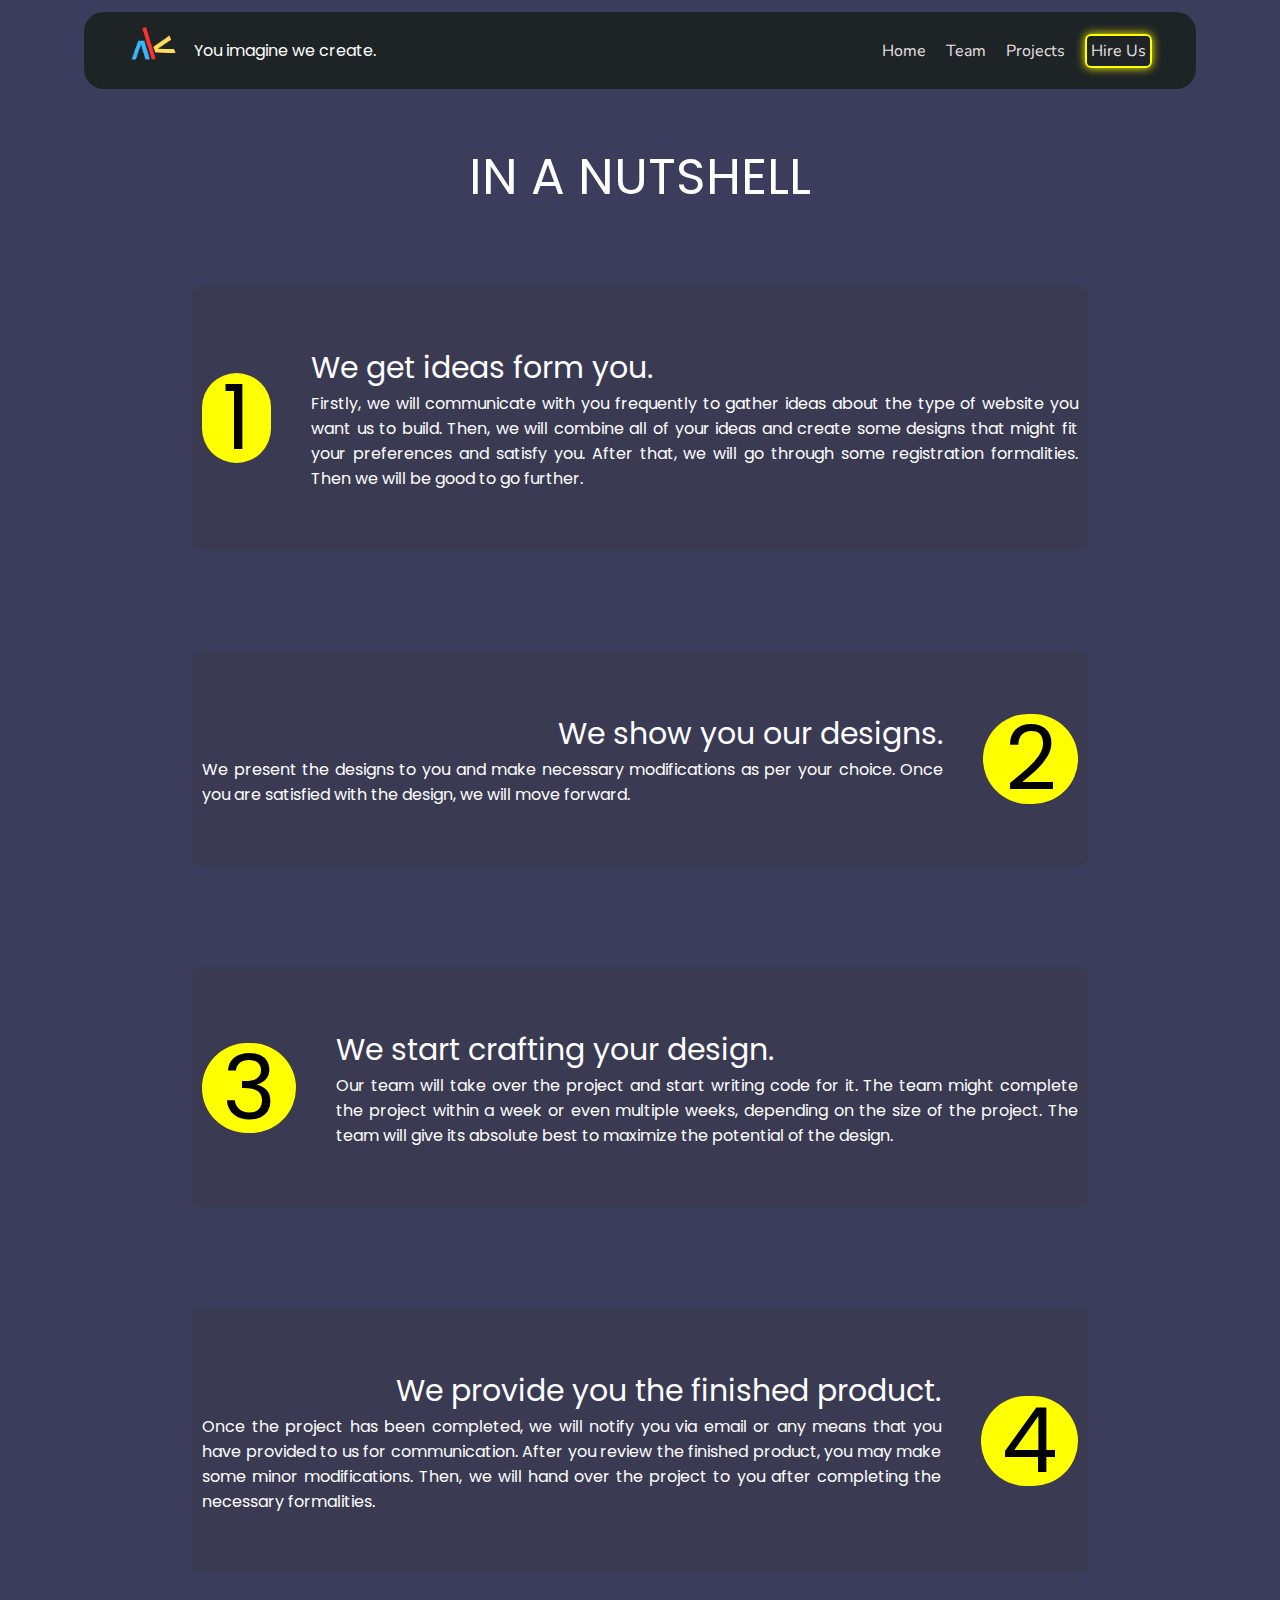
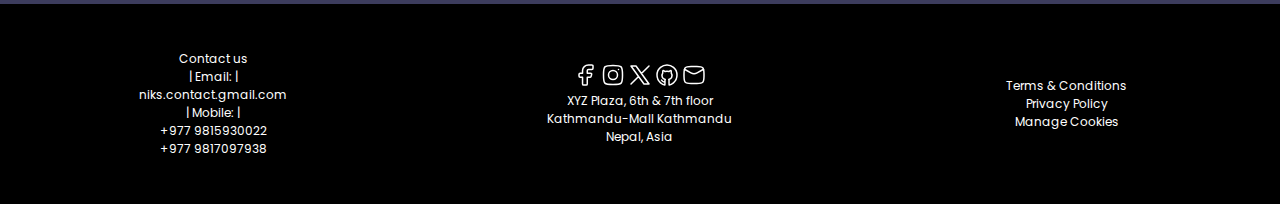
==== hire.html @ 17c5c802 "Add files via upload" ====
<!DOCTYPE html>
<html lang="en">

<head>
    <meta charset="UTF-8">
    <meta name="viewport" content="width=device-width, initial-scale=1.0">
    <title>Hire Us</title>
    <link rel="shortcut icon" href="Images/logo.png" type="image/x-icon">
    <link rel="stylesheet" href="hire.css">
    <link rel="stylesheet" href="style.css">
</head>

<body>
    <nav>
        <div class="logo">
            <div>
                <img src="Images/logo.png" alt="NIK's">
            </div>
            <div>
                You imagine we create.
            </div>
        </div>
        <div class="nav-icons">
            <ul>
                <li><a href="index.html">Home</a></li>
                <li><a href="team.html">Team</a></li>
                <li><a href="projects.html">Projects</a></li>
                <li class="highlight"><a href="hire.html">Hire Us</a></li>
            </ul>
        </div>

        <div class="mobile_icons_responsive">
            <ul>
                <li id="home_mbl" onclick="showContent(1)"><svg xmlns="http://www.w3.org/2000/svg" width="24"
                        height="24" viewBox="0 0 24 24" fill="none">
                        <path d="M12 17H12.009" stroke="#ffffff" stroke-width="1.5" stroke-linecap="round"
                            stroke-linejoin="round" />
                        <path
                            d="M20 8.5V13.5C20 17.2712 20 19.1569 18.8284 20.3284C17.6569 21.5 15.7712 21.5 12 21.5C8.22876 21.5 6.34315 21.5 5.17157 20.3284C4 19.1569 4 17.2712 4 13.5V8.5"
                            stroke="#ffffff" stroke-width="1.5" />
                        <path
                            d="M22 10.5L17.6569 6.33548C14.9902 3.77849 13.6569 2.5 12 2.5C10.3431 2.5 9.00981 3.77849 6.34315 6.33548L2 10.5"
                            stroke="#ffffff" stroke-width="1.5" stroke-linecap="round" />
                    </svg>
                    <p id="content1" class="content">Home</p>
                </li>
                <li id="projects_mbl" onclick="showContent(3)"><svg xmlns="http://www.w3.org/2000/svg" width="24"
                        height="24" viewBox="0 0 24 24" fill="none">
                        <path
                            d="M10 12.3333C10 12.0233 10 11.8683 10.0341 11.7412C10.1265 11.3961 10.3961 11.1265 10.7412 11.0341C10.8683 11 11.0233 11 11.3333 11H12.6667C12.9767 11 13.1317 11 13.2588 11.0341C13.6039 11.1265 13.8735 11.3961 13.9659 11.7412C14 11.8683 14 12.0233 14 12.3333V13C14 14.1046 13.1046 15 12 15C10.8954 15 10 14.1046 10 13V12.3333Z"
                            stroke="#ffffff" stroke-width="1.5" stroke-linecap="round" stroke-linejoin="round" />
                        <path
                            d="M13.8016 13C14.1132 12.9095 14.4666 12.8005 14.88 12.673L19.0512 11.3866C20.5358 10.9288 21.2624 10.131 21.4204 8.74977C21.4911 8.13198 21.5265 7.82308 21.4768 7.57022C21.3349 6.84864 20.7289 6.26354 19.9213 6.06839C19.6383 6 19.283 6 18.5724 6H5.42757C4.717 6 4.36172 6 4.07871 6.06839C3.27111 6.26354 2.6651 6.84864 2.52323 7.57022C2.47351 7.82308 2.50886 8.13198 2.57956 8.74977C2.73764 10.131 3.46424 10.9288 4.94882 11.3866L9.11996 12.673C9.53336 12.8005 9.88684 12.9095 10.1984 13"
                            stroke="#ffffff" stroke-width="1.5" />
                        <path
                            d="M3.46283 11L3.26658 13.1723C2.91481 17.0662 2.73892 19.0131 3.86734 20.2566C4.99576 21.5 6.93851 21.5 10.824 21.5H13.176C17.0615 21.5 19.0042 21.5 20.1327 20.2566C21.2611 19.0131 21.0852 17.0662 20.7334 13.1723L20.5372 11"
                            stroke="#ffffff" stroke-width="1.5" stroke-linecap="round" stroke-linejoin="round" />
                        <path
                            d="M15.5 5.5L15.4227 5.23509C15.0377 3.91505 14.8452 3.25503 14.3869 2.87752C13.9286 2.5 13.3199 2.5 12.1023 2.5H11.8977C10.6801 2.5 10.0714 2.5 9.61309 2.87752C9.15478 3.25503 8.96228 3.91505 8.57727 5.23509L8.5 5.5"
                            stroke="#ffffff" stroke-width="1.5" />
                    </svg>
                    <p id="content3" class="content">Projects</p>
                </li>
                <li id="team_mbl" onclick="showContent(2)"><svg xmlns="http://www.w3.org/2000/svg" width="24"
                        height="24" viewBox="0 0 24 24" fill="none">
                        <path
                            d="M20.774 18C21.5233 18 22.1193 17.5285 22.6545 16.8691C23.7499 15.5194 21.9513 14.4408 21.2654 13.9126C20.568 13.3756 19.7894 13.0714 19 13M18 11C19.3807 11 20.5 9.88071 20.5 8.5C20.5 7.11929 19.3807 6 18 6"
                            stroke="#ffffff" stroke-width="1.5" stroke-linecap="round" />
                        <path
                            d="M3.22596 18C2.47666 18 1.88067 17.5285 1.34555 16.8691C0.250089 15.5194 2.04867 14.4408 2.73465 13.9126C3.43197 13.3756 4.21058 13.0714 5 13M5.5 11C4.11929 11 3 9.88071 3 8.5C3 7.11929 4.11929 6 5.5 6"
                            stroke="#ffffff" stroke-width="1.5" stroke-linecap="round" />
                        <path
                            d="M8.0838 15.1112C7.06203 15.743 4.38299 17.0331 6.0147 18.6474C6.81178 19.436 7.69952 20 8.81563 20H15.1844C16.3005 20 17.1882 19.436 17.9853 18.6474C19.617 17.0331 16.938 15.743 15.9162 15.1112C13.5201 13.6296 10.4799 13.6296 8.0838 15.1112Z"
                            stroke="#ffffff" stroke-width="1.5" stroke-linecap="round" stroke-linejoin="round" />
                        <path
                            d="M15.5 7.5C15.5 9.433 13.933 11 12 11C10.067 11 8.5 9.433 8.5 7.5C8.5 5.567 10.067 4 12 4C13.933 4 15.5 5.567 15.5 7.5Z"
                            stroke="#ffffff" stroke-width="1.5" />
                    </svg>
                    <p id="content2" class="content">Team</p>
                </li>
                <li id="Hire_mbl" onclick="showContent(4)">
                    <p id="content4" class="content active">Hire Us</p>
                </li>
            </ul>
        </div>
    </nav>

    <div class="section-4">
        <div class="in-a-nutshell">
            IN A NUTSHELL
        </div>
        <div class="stepwise-guide">
            <div class="first-step steps">
                <div class="number-1 numbering">
                    1
                </div>
                <div class="number-1-title-and-description odd-t-and-d">
                    <div class="nnumber-1-title numbering-title">
                        We get ideas form you.
                    </div>
                    <div class="number-1-description numbering-description">
                        Firstly, we will communicate with you frequently to gather ideas about the type of website you
                        want us to build. Then, we will combine all of your ideas and create some designs that might fit
                        your preferences and satisfy you. After that, we will go through some registration formalities.
                        Then we will be good to go further.
                    </div>
                </div>
            </div>
            <div class="second-step steps">
                <div class="number-2-title-and-description even-t-and-d">
                    <div class="nnumber-2-title numbering-title">
                        We show you our designs.
                    </div>
                    <div class="number-2-description numbering-description">
                        We present the designs to you and make necessary modifications as per your choice. Once you
                        are satisfied with the design, we will move forward.
                    </div>
                </div>
                <div class="number-2 numbering">
                    2
                </div>
            </div>
            <div class="third-step steps">
                <div class="number-3 numbering">
                    3
                </div>
                <div class="number-3-title-and-description odd-t-and-d">
                    <div class="nnumber-3-title numbering-title">
                        We start crafting your design.
                    </div>
                    <div class="number-3-description numbering-description">
                        Our team will take over the project and start writing code for it. The team might complete
                        the project within a week or even multiple weeks, depending on the size of the project. The
                        team will give its absolute best to maximize the potential of the design.
                    </div>
                </div>
            </div>
            <div class="fourth-step steps">
                <div class="number-4-title-and-description even-t-and-d">
                    <div class="nnumber-4-title numbering-title">
                        We provide you the finished product.
                    </div>
                    <div class="number-4-description numbering-description">
                        Once the project has been completed, we will notify you via email or any means that you have
                        provided to us for communication. After you review the finished product, you may make some
                        minor modifications. Then, we will hand over the project to you after completing the
                        necessary formalities.
                    </div>
                </div>
                <div class="number-4 numbering">
                    4
                </div>
            </div>

        </div>
    </div>

    <!-- Popup container -->
    <div id="popup-container" class="popup">
        <div class="popup-content">
            <span class="close-btn" onclick="closePopup()">&times;</span>
            <div class="privacy_policy_popup">
                <h1>Privacy Policy for NK'S - Website Building Company</h1>
                <h2>Effective Date: February 1, 2024</h2>
                <h3>NK'S, a website building company owned by Krishav Koirala and Nishanta Poudel (referred to as "we,"
                    "our," or "us"), is committed to protecting the privacy of our users and clients. This Privacy
                    Policy
                    outlines how we collect, use, disclose, and safeguard your personal information when you visit our
                    website or use our services.</h3>
                <h2>Information We Collect:</h2>
                <h3>1) Personal Information: <br>

                    When you use our services, we may collect personal information, including but not limited to your
                    name,
                    email address, phone number, and billing details.
                    <br>
                    2) Usage Information: <br>

                    We may collect information about how you interact with our website, such as the pages visited, the
                    time
                    spent on each page, and the features used.
                    <br>
                    3) Cookies: <br>


                    Like many websites, we use cookies to enhance your browsing experience. Cookies are small data files
                    stored on your device that help us improve our services and customize your experience.
                </h3>
                <h2>How We Use Your Information:</h2>
                <h3>1) Service Delivery: <br>

                    We use your personal information to provide and improve our website building services, respond to
                    your
                    inquiries, and fulfill your requests. <br>
                    2) Communication:
                    <br>
                    We may use your contact information to communicate with you about our services, updates, and
                    promotional
                    offers. You can opt-out of these communications at any time.
                    <br>
                    3) Analytics:
                    <br>
                    We analyze usage data to better understand how our website and services are used, enabling us to
                    enhance
                    user experience and improve our offerings.
                </h3>
                <h2>Data Security:</h2>
                <h3>1) Security Measures:
                    <br>
                    We implement industry-standard security measures to protect your information from unauthorized
                    access,
                    disclosure, alteration, and destruction. <br>
                    2)Data Retention:
                    <br>
                    We retain your personal information only for as long as necessary to fulfill the purposes outlined
                    in
                    this Privacy Policy, unless a longer retention period is required or permitted by law.
                </h3>
                <h2>Contact Us: </h2>
                <h3>
                    If you have questions or concerns about our Privacy Policy, please contact us at
                    nishantapoudel.niks@gmail.com ||krishavkoirala.niks@gmail.com

                    By using our website or services, you agree to the terms outlined in this Privacy Policy.

                    Thank you for choosing NK'S for your website building needs.</h3>
            </div>
        </div>
    </div>
    <div class="footer">
        <div class="portion-1">
            <div class="portion-1-element-1 glow">
                Contact us
            </div>
            <div class="portion-1-element-2 glow">
                | Email: |
            </div>
            <div class="portion-1-element-3 glow">
                niks.contact.gmail.com
            </div>
            <div class="portion-1-element-4 glow">
                | Mobile: |
            </div>
            <div class="portion-1-element-5 glow">
                +977 9815930022
            </div>
            <div class="portion-1-element-6 glow">
                +977 9817097938
            </div>
        </div>
        <div class="portion-2">
            <div class="portion-2-logo">
                <a href="#"> <svg xmlns="http://www.w3.org/2000/svg" width="24" height="24" viewBox="0 0 24 24"
                        fill="none">
                        <path fill-rule="evenodd" clip-rule="evenodd"
                            d="M6.18182 10.3333C5.20406 10.3333 5 10.5252 5 11.4444V13.1111C5 14.0304 5.20406 14.2222 6.18182 14.2222H8.54545V20.8889C8.54545 21.8081 8.74951 22 9.72727 22H12.0909C13.0687 22 13.2727 21.8081 13.2727 20.8889V14.2222H15.9267C16.6683 14.2222 16.8594 14.0867 17.0631 13.4164L17.5696 11.7497C17.9185 10.6014 17.7035 10.3333 16.4332 10.3333H13.2727V7.55556C13.2727 6.94191 13.8018 6.44444 14.4545 6.44444H17.8182C18.7959 6.44444 19 6.25259 19 5.33333V3.11111C19 2.19185 18.7959 2 17.8182 2H14.4545C11.191 2 8.54545 4.48731 8.54545 7.55556V10.3333H6.18182Z"
                            stroke="#ffffff" stroke-width="1.5" stroke-linejoin="round" />
                    </svg></a>
                <a href="#"><svg xmlns="http://www.w3.org/2000/svg" width="24" height="24" viewBox="0 0 24 24"
                        fill="none">
                        <path
                            d="M2.5 12C2.5 7.52166 2.5 5.28249 3.89124 3.89124C5.28249 2.5 7.52166 2.5 12 2.5C16.4783 2.5 18.7175 2.5 20.1088 3.89124C21.5 5.28249 21.5 7.52166 21.5 12C21.5 16.4783 21.5 18.7175 20.1088 20.1088C18.7175 21.5 16.4783 21.5 12 21.5C7.52166 21.5 5.28249 21.5 3.89124 20.1088C2.5 18.7175 2.5 16.4783 2.5 12Z"
                            stroke="#ffffff" stroke-width="1.5" stroke-linejoin="round" />
                        <path
                            d="M16.5 12C16.5 14.4853 14.4853 16.5 12 16.5C9.51472 16.5 7.5 14.4853 7.5 12C7.5 9.51472 9.51472 7.5 12 7.5C14.4853 7.5 16.5 9.51472 16.5 12Z"
                            stroke="#ffffff" stroke-width="1.5" />
                        <path d="M17.5078 6.5L17.4988 6.5" stroke="#ffffff" stroke-width="1.5" stroke-linecap="round"
                            stroke-linejoin="round" />
                    </svg></a>
                <a href="#"><svg xmlns="http://www.w3.org/2000/svg" width="24" height="24" viewBox="0 0 24 24"
                        fill="none">
                        <path
                            d="M3 21L10.5484 13.4516M21 3L13.4516 10.5484M13.4516 10.5484L8 3H3L10.5484 13.4516M13.4516 10.5484L21 21H16L10.5484 13.4516"
                            stroke="#ffffff" stroke-width="1.5" stroke-linecap="round" stroke-linejoin="round" />
                    </svg></a>
                <a href="#"><svg xmlns="http://www.w3.org/2000/svg" width="24" height="24" viewBox="0 0 24 24"
                        fill="none">
                        <path
                            d="M6.51734 17.1132C6.91177 17.6905 8.10883 18.9228 9.74168 19.2333M9.86428 22C8.83582 21.8306 2 19.6057 2 12.0926C2 5.06329 8.0019 2 12.0008 2C15.9996 2 22 5.06329 22 12.0926C22 19.6057 15.1642 21.8306 14.1357 22C14.1357 22 13.9267 18.5826 14.0487 17.9969C14.1706 17.4113 13.7552 16.4688 13.7552 16.4688C14.7262 16.1055 16.2043 15.5847 16.7001 14.1874C17.0848 13.1032 17.3268 11.5288 16.2508 10.0489C16.2508 10.0489 16.5318 7.65809 15.9996 7.56548C15.4675 7.47287 13.8998 8.51192 13.8998 8.51192C13.4432 8.38248 12.4243 8.13476 12.0018 8.17939C11.5792 8.13476 10.5568 8.38248 10.1002 8.51192C10.1002 8.51192 8.53249 7.47287 8.00036 7.56548C7.46823 7.65809 7.74917 10.0489 7.74917 10.0489C6.67316 11.5288 6.91516 13.1032 7.2999 14.1874C7.79575 15.5847 9.27384 16.1055 10.2448 16.4688C10.2448 16.4688 9.82944 17.4113 9.95135 17.9969C10.0733 18.5826 9.86428 22 9.86428 22Z"
                            stroke="#ffffff" stroke-width="1.5" stroke-linecap="round" stroke-linejoin="round" />
                    </svg></a>
                <a href="#"><svg xmlns="http://www.w3.org/2000/svg" width="24" height="24" viewBox="0 0 24 24"
                        fill="none">
                        <path d="M2 6L8.91302 9.91697C11.4616 11.361 12.5384 11.361 15.087 9.91697L22 6"
                            stroke="#ffffff" stroke-width="1.5" stroke-linejoin="round" />
                        <path
                            d="M2.01577 13.4756C2.08114 16.5412 2.11383 18.0739 3.24496 19.2094C4.37608 20.3448 5.95033 20.3843 9.09883 20.4634C11.0393 20.5122 12.9607 20.5122 14.9012 20.4634C18.0497 20.3843 19.6239 20.3448 20.7551 19.2094C21.8862 18.0739 21.9189 16.5412 21.9842 13.4756C22.0053 12.4899 22.0053 11.5101 21.9842 10.5244C21.9189 7.45886 21.8862 5.92609 20.7551 4.79066C19.6239 3.65523 18.0497 3.61568 14.9012 3.53657C12.9607 3.48781 11.0393 3.48781 9.09882 3.53656C5.95033 3.61566 4.37608 3.65521 3.24495 4.79065C2.11382 5.92608 2.08114 7.45885 2.01576 10.5244C1.99474 11.5101 1.99475 12.4899 2.01577 13.4756Z"
                            stroke="#ffffff" stroke-width="1.5" stroke-linejoin="round" />
                    </svg></a>
            </div>
            <div class="portion-2-element-1 glow">
                XYZ Plaza, 6th & 7th floor
            </div>
            <div class="portion-2-element-2 glow">
                Kathmandu-Mall Kathmandu
            </div>
            <div class="portion-2-element-3 glow">
                Nepal, Asia
            </div>
        </div>
        <div class="portion-3">
            <div class="portion-3-element-1 glow">
                <a onclick="openPopup()">Terms & Conditions</a>
            </div>
            <div class="portion-3-element-2 glow">
                <a onclick="openPopup()">Privacy Policy</a>
            </div>
            <div class="portion-3-element-5 glow">
                <a>Manage Cookies</a>
            </div>
        </div>
    </div>

</body>

</html>

<script src="script.js"></script>
---- hire.css ----
@import url('https://fonts.googleapis.com/css2?family=Nunito:wght@500&family=Poor+Story&family=Poppins&display=swap');

@import url('https://fonts.googleapis.com/css2?family=Quicksand:wght@300&display=swap');
/* font-family: 'Quicksand', sans-serif; */

:root {
    --primary-color: rgb(30 35 38);
    --secondary-color: #3c3c5d;
    --primary-text-color: rgb(255, 255, 255);
    --secondary-text-color: rgb(235, 224, 224);
}

* {
    margin: 0;
    padding: 0;
}

/* Change the width and height of the scrollbar */
::-webkit-scrollbar {
    width: 10px;
    height: 5px;
}

/* Change the color and rounded corners of the scrollbar thumb */
::-webkit-scrollbar-thumb {
    background-color: var(--primary-color);
    border-radius: 5px;
    height: 10px;
}




body {
    background-color: var(--secondary-color);
    display: flex;
    flex-direction: column;
    justify-content: center;
    align-items: center;

}

nav {
    margin: auto;
    margin-top: 12px;
    width: 80vw;
    padding: 10px 44px;
    border-radius: 20px;
    display: flex;
    align-items: center;
    justify-content: space-between;
    background-color: var(--primary-color);
    color: var(--primary-text-color);

}

.nav-icons ul {
    display: flex;
    gap: 20px;
}

.nav-icons ul li a {
    list-style: none;
    font-family: 'Nunito', sans-serif;
    text-decoration: none;
    color: var(--secondary-text-color);
}

.nav-icons ul li {
    list-style: none;
}

.nav-icons ul li a:hover {
    color: rgb(255, 255, 255);
    cursor: pointer;
    text-shadow: 0 0 20px rgb(255, 255, 255);
    transition: .5s;
}



.logo img {
    height: 50px;
    pointer-events: none;
    user-select: none;
    -moz-user-select: none;
    -webkit-user-select: none;
    -ms-user-select: none;
}

.logo {
    display: flex;
    align-items: center;
    gap: 16px;
    font-family: 'Poppins', sans-serif;
    pointer-events: none;
    user-select: none;
    -moz-user-select: none;
    -webkit-user-select: none;
    -ms-user-select: none;
}


.mobile_icons_responsive {
    display: none;
    margin: auto;
}

.footer {
    margin-top: 10px;
    height: 200px;
    width: 100vw;
    background-color: black;
    color: var(--primary-text-color);
    margin: auto;
    display: grid;
    grid-template-columns: 1fr 1fr 1fr;
    font-family: poppins;
    font-size: 12px;
}

.portion-1,
.portion-2,
.portion-3 {
    display: flex;
    flex-direction: column;
    align-items: center;
    justify-content: center;
}

.footer a {
    color: var(--primary-text-color);
}

.glow {
    cursor: pointer;
}

.glow:hover {
    font-size: 12.4px;
    transition: .5s;
}

.section-4 {
    display: flex;
    margin-top: 50px;
    flex-direction: column;
    justify-content: center;
    align-items: center;
    gap: 40px;
    color: var(--primary-text-color);

}

.in-a-nutshell {
    font-family: poppins;
    font-size: 50px;
}

.stepwise-guide {
    width: 70vw;
    margin-top: 30px;
    margin-bottom: 30px;
    display: flex;
    flex-direction: column;
    gap: 100px;
}

.steps {
    display: flex;
    align-items: center;
    justify-content: center;
    font-family: poppins;
    gap: 40px;
    background-color: #3a3a53;
    padding-top: 60px;
    padding-bottom: 60px;
    padding-left: 10px;
    padding-right: 10px;
    border-radius: 10px;
}

.numbering {
    padding: 20px;
    height: 50px;
    width: 85px;
    text-align: center;
    background-color: yellow;
    color: black;
    border-radius: 50px;
    display: flex;
    justify-content: center;
    align-items: center;
    font-size: 90px;
}

.odd-t-and-d {
    display: flex;
    flex-direction: column;
    text-align: left;

}

.even-t-and-d {
    display: flex;
    flex-direction: column;
    text-align: right;

}

.numbering-title {
    font-size: 30px;
}

.numbering-description {
    font-family: 15px;
    text-align: justify;
}

@media screen and (max-width: 952px) {
    .section-4 {
        margin-top: 10px;
    }

    .steps {
        flex-direction: column;
    }

    .odd-t-and-d {
        gap: 30px;
    }

    .even-t-and-d {
        gap: 30px;
    }

    .second-step,
    .fourth-step {
        flex-direction: column-reverse;
    }

    .numbering-title {
        text-align: center;
    }

    .stepwise-guide {
        width: 90vw;
    }
}
---- style.css ----
@import url('https://fonts.googleapis.com/css2?family=Nunito:wght@500&family=Poor+Story&family=Poppins&display=swap');

@import url('https://fonts.googleapis.com/css2?family=Quicksand:wght@300&display=swap');
/* font-family: 'Quicksand', sans-serif; */

:root {
    --primary-color: rgb(30 35 38);
    --secondary-color: #3c3c5d;
    --primary-text-color: rgb(255, 255, 255);
    --secondary-text-color: rgb(235, 224, 224);
}

* {
    margin: 0;
    padding: 0;
}

/* Change the width and height of the scrollbar */
::-webkit-scrollbar {
    width: 10px;
    height: 5px;
}

/* Change the color and rounded corners of the scrollbar thumb */
::-webkit-scrollbar-thumb {
    background-color: var(--primary-color);
    border-radius: 5px;
    height: 10px;
}




body {
    background-color: var(--secondary-color);
    display: flex;
    flex-direction: column;
    justify-content: center;
    align-items: center;

}

nav {
    margin: auto;
    margin-top: 12px;
    width: 80vw;
    position: sticky;
    top: 1%;
    padding: 10px 44px;
    z-index: 100;
    border-radius: 20px;
    display: flex;
    align-items: center;
    justify-content: space-between;
    background-color: var(--primary-color);
    color: var(--primary-text-color);

}

.active a {
    text-shadow: 0 0 20px rgb(255, 255, 255);

}

.highlight {
    border: 2px solid yellow;
    padding: 4px;
    border-radius: 6px;
    box-shadow: 0 0 10px yellow;
}

.highlight:hover {
    text-shadow: 0 0 20px yellow;
}

#Hire_mbl{
    color: yellow;
}

.nav-icons ul {
    display: flex;
    align-items: center;
    gap: 20px;
}

.nav-icons ul li a {
    list-style: none;
    font-family: 'Nunito', sans-serif;
    text-decoration: none;
    color: var(--secondary-text-color);
}

.nav-icons ul li {
    list-style: none;
}

.nav-icons ul li a:hover {
    color: rgb(255, 255, 255);
    cursor: pointer;
    text-shadow: 0 0 20px rgb(255, 255, 255);
    transition: .5s;
}



.logo img {
    height: 50px;
    pointer-events: none;
    user-select: none;
    -moz-user-select: none;
    -webkit-user-select: none;
    -ms-user-select: none;
}

.logo {
    display: flex;
    align-items: center;
    gap: 16px;
    font-family: 'Poppins', sans-serif;
    pointer-events: none;
    user-select: none;
    -moz-user-select: none;
    -webkit-user-select: none;
    -ms-user-select: none;
}


.mobile_icons_responsive {
    display: none;
    margin: auto;
}

.section-1 {
    width: 80vw;
    height: auto;
    margin: auto;
    margin-top: 2px;
    display: flex;
}

.left {
    width: 50%;
    gap: 40px;
    display: flex;
    flex-direction: column;
}

.left-1 {
    position: relative;
    display: flex;
    align-items: center;
    justify-content: center;
    margin: auto;
}

.left-1 .watermark img {
    height: 340px;
    filter: opacity(20%);
    pointer-events: none;
    user-select: none;
    -moz-user-select: none;
    -webkit-user-select: none;
    -ms-user-select: none;
}

.left-1 .text-1 {
    position: absolute;
    color: var(--primary-text-color);
    font-size: 24px;
    font-family: 'Poppins', sans-serif;
    text-align: center;
}

.left-2 {
    background-color: #5a419a;
    border-radius: 12px;
    height: auto;
    width: 50%;
    padding: 18px;
    display: flex;
    flex-direction: column;
    justify-content: center;
    text-align: center;
    align-items: center;
    margin: auto;
    margin-bottom: 20px;
    color: var(--primary-text-color);
    font-family: poppins;
}
.section-1 a {
    cursor: pointer;
    border: none;
    color: white;
    text-decoration: none;
}

.left-boxes {
    background-color: var(--primary-color);
    padding: 25px 70px;
    border-radius: 18px;

}

.left-2 .left-box-text-1 {
    display: flex;
    flex-direction: column;
    font-size: 28px;
}

.left-2 .left-box-text-2 {
    display: flex;
    align-items: center;
    justify-content: center;
    gap: 30px;
    font-size: 17px;
    cursor: pointer;
}

.left-2-box-1:hover {
    font-size: 17.5px;
    box-shadow: 0 0 16px rgb(255, 255, 255);
    /* text-shadow: 0 0 16px rgb(255, 255, 255); */
    transition: .5s;
}

.left-2-box-2:hover {
    font-size: 17.5px;
    box-shadow: 0 0 16px rgb(255, 255, 255);
    /* text-shadow: 0 0 16px rgb(255, 255, 255); */
    transition: .5s;
}

.right {
    width: 50%;
    height: auto;
}


.minion-semicircle {
    margin-left: 41%;
    width: 450px;
    height: 450px;
    background-color: #FFD803;
    border-radius: 50% 0 0% 50%;

}


.image-fade {
    position: absolute;
    top: 150px;
    right: 1%;
    width: 700px;
    opacity: 0;
    transition: opacity 1s ease-in-out;
    pointer-events: none;
    user-select: none;
    -moz-user-select: none;
    -webkit-user-select: none;
    -ms-user-select: none;
}

.image-fade.active {
    opacity: 1;
    pointer-events: none;
    user-select: none;
    -moz-user-select: none;
    -webkit-user-select: none;
    -ms-user-select: none;
}

.client_countdown {
    display: flex;
    flex-direction: row;
    text-align: center;
    gap: 50px;
    justify-content: center;
}

.client_count h1 {
    font-size: large;
}


.Countdown {
    color: white;
    font-family: poppins;
    text-align: center;
}

#counter {
    color: #FFD803;
    font-size: 100px;
}

.Countdown h2 {
    font-size: large;
}


.logo_description {
    margin-top: 20px;
    margin-bottom: 6px;
    color: white;
    font-family: 'Quicksand', sans-serif;
    font-size: 10px;
    align-items: center;
    text-align: center;
    display: block;
}

.popup {
    color: white;
    height: 90%;
    width: 90%;
    display: none;
    position: fixed;
    top: 50%;
    left: 50%;
    transform: translate(-50%, -50%);
    background-color: var(--primary-color);
    opacity: 0.9;
    padding: 20px;
    z-index: 999;
    border-radius: 20px;
    font-family: poppins;
}

.popup-content {
    position: relative;
}

.close-btn {
    position: absolute;
    top: 10px;
    right: 10px;
    cursor: pointer;
    font-size: 40px;
}

.close-btn:hover {
    opacity: 0.9;
}

.privacy_policy_popup {
    width: 80%;
}

.privacy_policy_popup h1 {
    color: yellow;
    margin-top: 10px;
}

.privacy_policy_popup h3 {
    font-size: small;
    font-family: 'Noto Sans', sans-serif;
}

.footer {
    margin-top: 10px;
    height: 200px;
    width: 100vw;
    background-color: black;
    color: var(--primary-text-color);
    margin: auto;
    display: grid;
    grid-template-columns: 1fr 1fr 1fr;
    font-family: poppins;
    font-size: 12px;
}

.portion-1,
.portion-2,
.portion-3 {
    display: flex;
    flex-direction: column;
    align-items: center;
    justify-content: center;
}

.footer a {
    color: var(--primary-text-color);
}

.glow {
    cursor: pointer;
}

.glow:hover {
    font-size: 12.4px;
    transition: .5s;
}


.faq-container {
    color: white;
    width: 700px;
    font-family: poppins;
    display: flex;
    margin-top: 20px;
    margin-bottom: 20px;
    padding: 20px 20px 20px;
    background-color: #5a419a;
    flex-direction: column;
    align-items: center;
    border-radius: 20px;
}

.faq-question {
    margin-top: 10px;
    cursor: pointer;
    padding: 10px;
    width: 600px;
    color: white;
    background-color: #474762;
    transition: background-color 0.3s ease-in-out;
    border: 2px dashed white;
    display: flex;
    justify-content: space-between;
}

.faq-answer {
    display: none;
    padding: 10px;
    background-color: #474762;
    color: white;
    width: 600px;
    margin-bottom: 5px;
    overflow: hidden;
    max-height: 0;
    transition: max-height 0.3s ease-in-out, padding 0.3s ease-in-out;
}

.faq-answer.show {
    display: block;
    max-height: 1000px;
    /* Adjust to a sufficiently large value */
    padding: 10px;
}

.learn-more {
    color: var(--primary-text-color);
}

@media screen and (max-width: 952px) {
    body {
        width: 100vw;
    }

    nav {
        height: 55px;
        position: fixed;
        top: auto;
        bottom: 0%;
        border-radius: 13px 13px 0 0;
        font-family: poppins;
        padding: 16px 0;
        width: 100vw;
    }

    .nav-icons {
        display: none;
    }

    .nav-icons ul {
        display: none;
    }

    .logo img {
        display: none;
    }

    .logo {
        display: none;
    }

    .mobile_icons_responsive {
        display: block;

    }


    .mobile_icons_responsive ul {
        display: flex;
        gap: 50px;
        margin: -24px;
        align-items: center;
    }

    .mobile_icons_responsive ul li a {
        list-style: none;
        font-family: 'Nunito', sans-serif;
        text-decoration: none;
        color: var(--primary-text-color);
    }

    .mobile_icons_responsive ul li {
        list-style: none;
        display: flex;
        flex-direction: column;
        align-items: center;
    }

    .mobile_icons_responsive ul li a:hover {
        user-select: none;
    }

    .left-2 .left-box-text-2 {
        cursor: none;
    }

    .content {
        display: none;
        opacity: 0;
        transform: translateY(20px);
        transition: opacity 1s ease-in-out, transform 1s ease-in-out;
    }

    .content.active {
        display: block;
        opacity: 1;
        transform: translateY(0);
    }

    .section-1 {
        display: flex;
        flex-direction: column-reverse;
    }

    .left {
        width: 100%;
    }

    .right {
        width: 100%;
    }

    .left-1 .watermark img {
        height: 250px;
    }

    .left-1 .text-1 {
        font-size: 20px;
    }

    .left-2 {
        width: 80%;
        font-size: 20px;
    }



    .left-2 .left-box-text-1 {
        font-size: 20px;
    }


    .left-boxes {
        padding: 15px 30px;
    }

    .left-box-text-2 {
        display: flex;
        align-items: center;
        justify-content: center;
        gap: 30px;
    }


    .minion-semicircle {
        margin-left: 16%;
        width: 300px;
        height: 300px;
    }

    .image-fade {
        top: 5%;
        width: 400px;
        right: 7%;
    }

    .faq-container{
        width: 300px;
        font-size: x-small;
    }

    .faq-answer{
        width: 290px;
    }

    .faq-question{
        width: 290px;
    }
    .portion-1,
    .portion-2,
    .portion-3 {
        justify-content: start;
    }

    .footer {
        padding-top: 20px;
        height: 150px;
        font-size: 7px;
    }

    
.privacy_policy_popup {
    width: 90%;
}

.privacy_policy_popup h1 {
    color: yellow;
    font-size: small;
    margin-top: 10px;
}

.privacy_policy_popup h3 {
    font-size: 10px;
    font-family: 'Noto Sans', sans-serif;
}

}
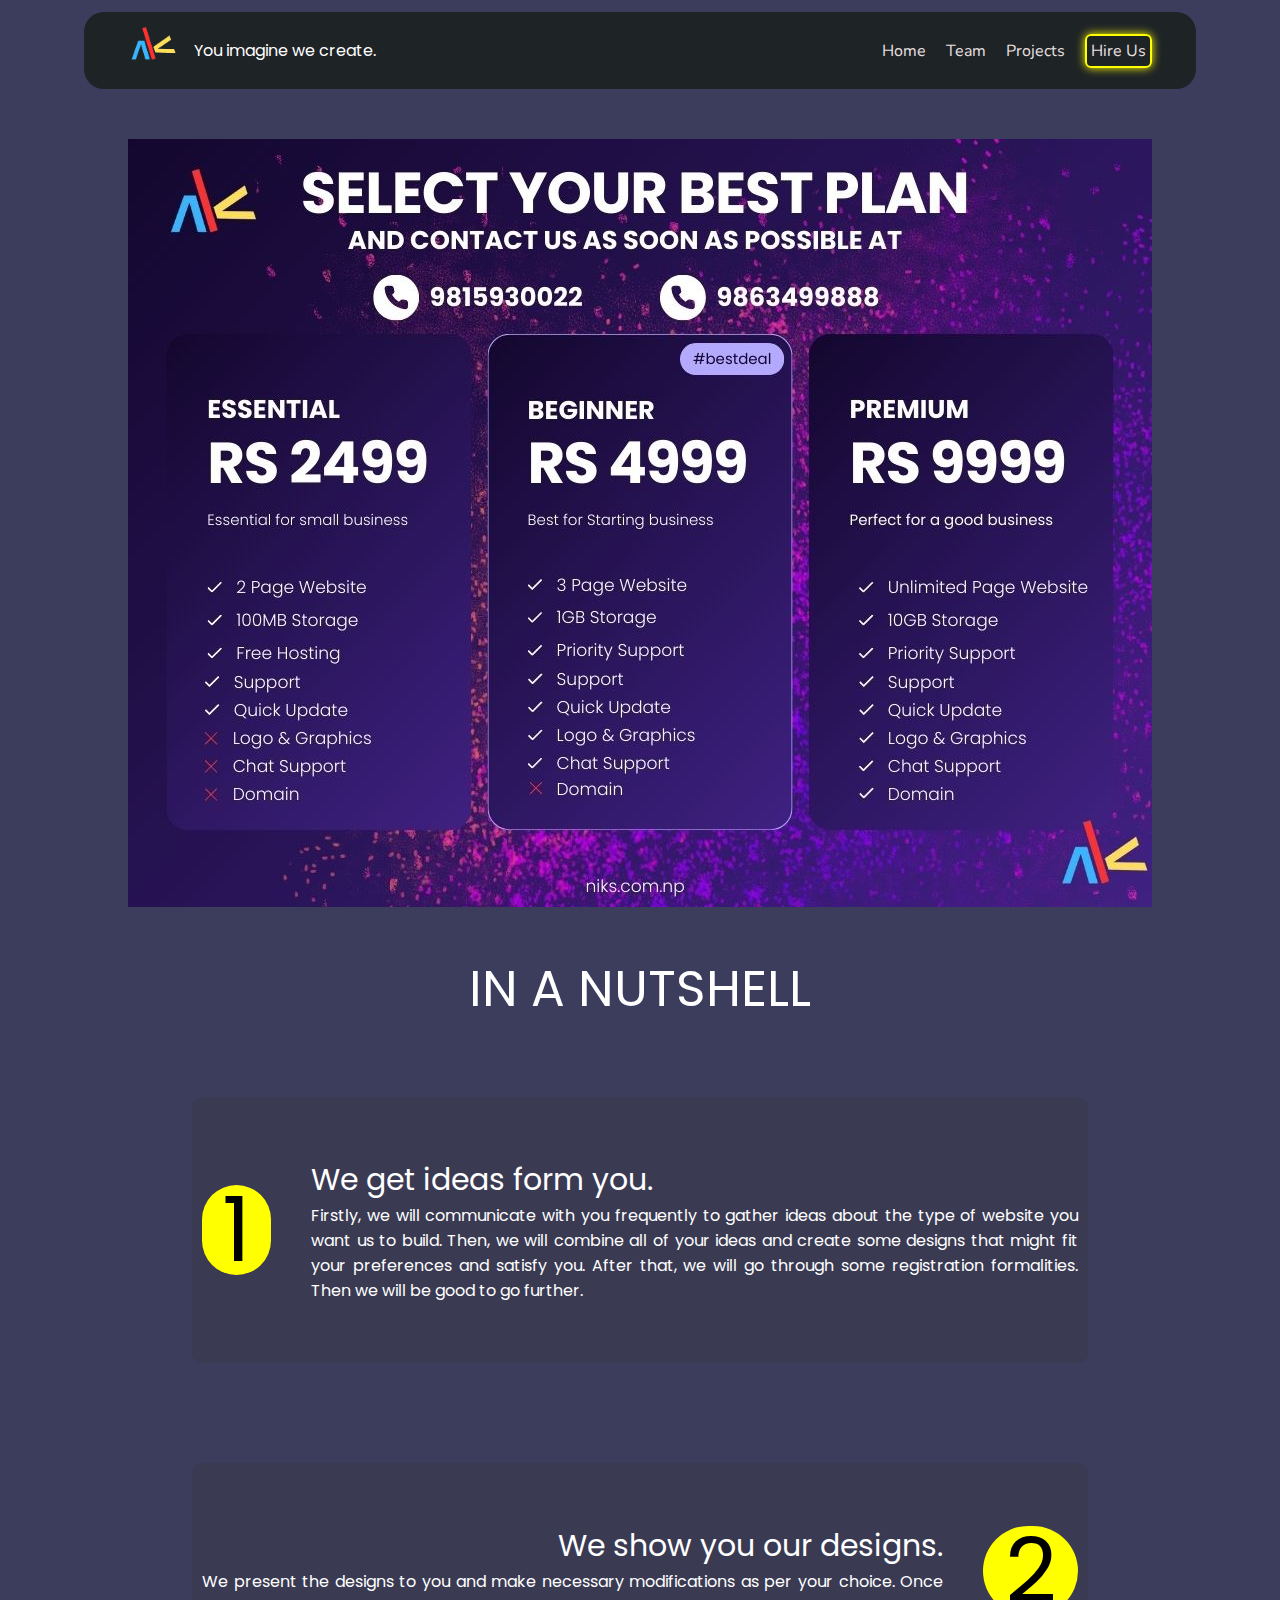
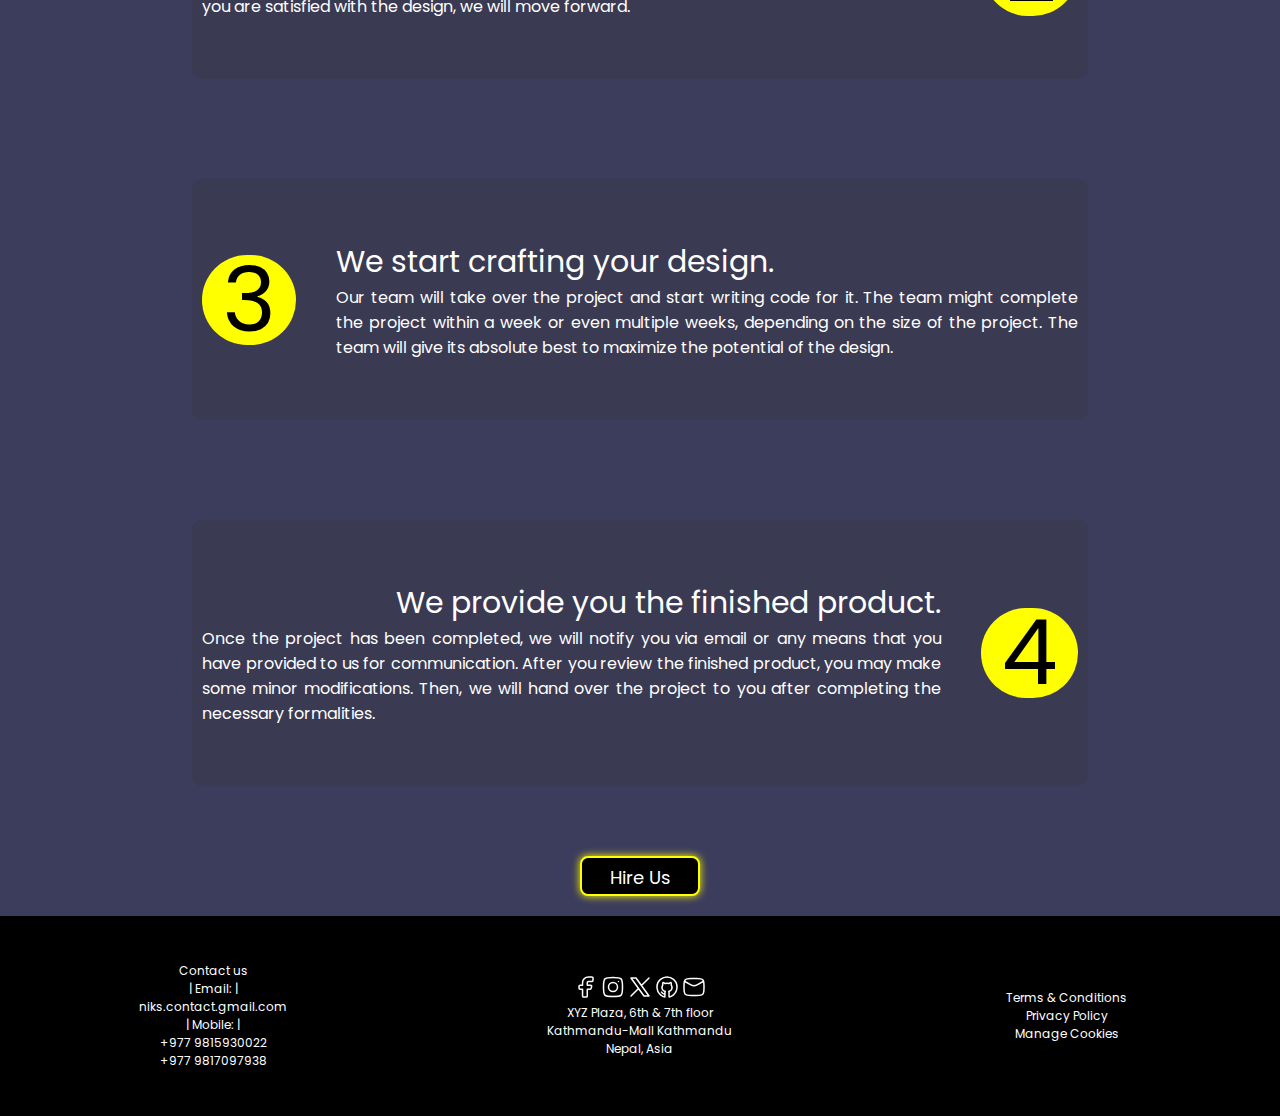
==== commit a7770aea: "Add files via upload" ====
--- a/hire.html
+++ b/hire.html
@@ -86,6 +86,9 @@
     </nav>
 
     <div class="section-4">
+        <div class="plan-image">
+            <img src="Images/graphics/plan.jpg" alt="Plan">
+        </div>
         <div class="in-a-nutshell">
             IN A NUTSHELL
         </div>
@@ -152,6 +155,13 @@
                 </div>
             </div>
 
+        </div>
+        <div class="embeed-form">
+            <a target="_blank" href="https://forms.gle/ReGnVCUpejCQVBGz6">
+                <button class="hire-button">
+                    Hire Us
+                </button>
+            </a>
         </div>
     </div>
 
--- a/hire.css
+++ b/hire.css
@@ -100,6 +100,21 @@
     -ms-user-select: none;
 }
 
+.hire-button{
+    padding: 6px;
+    width: 120px;
+    height: 40px;
+    margin-bottom: 20px;
+    font-family: poppins;
+    font-size: 18px;
+    background-color: rgb(0, 0, 0);
+    color: white;
+    outline: none;
+    border: 2px solid yellow;
+    border-radius: 8px;
+    box-shadow: 0 0 8px yellow;
+    cursor: pointer;
+}
 
 .mobile_icons_responsive {
     display: none;
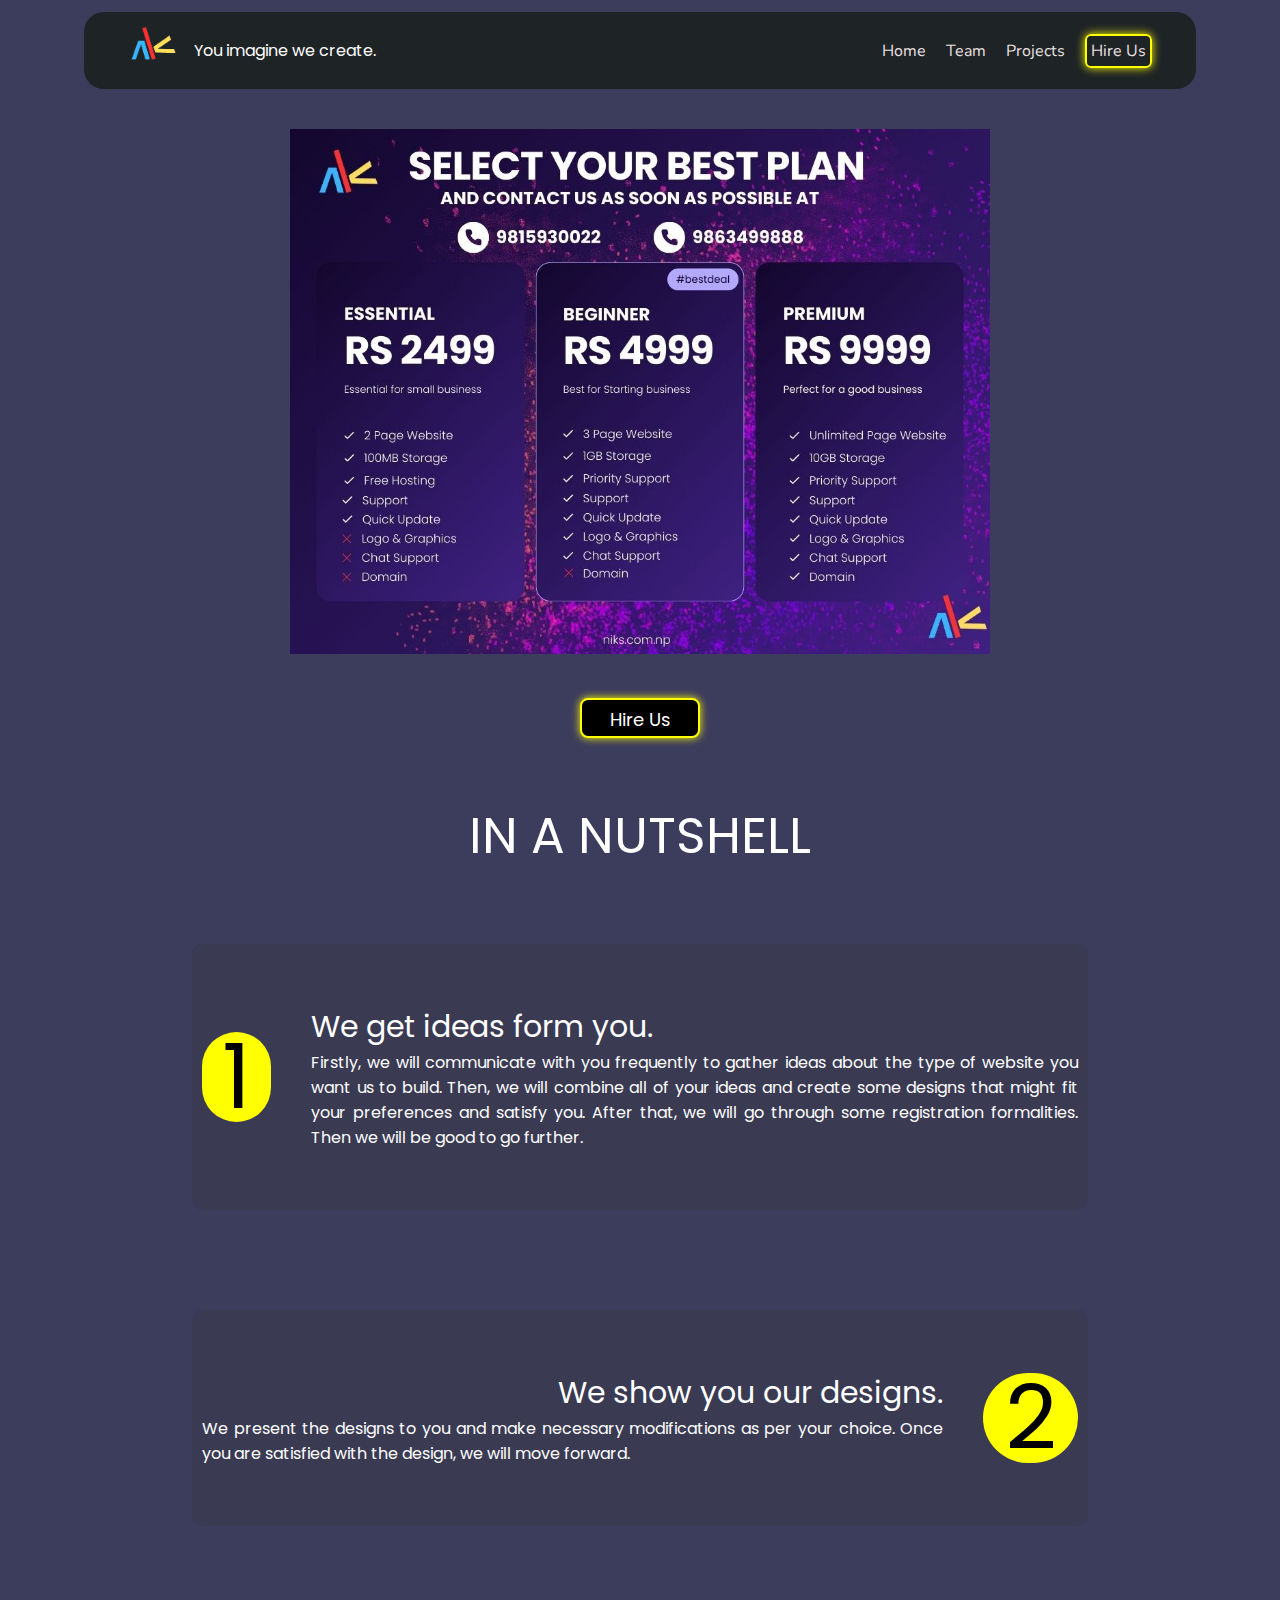
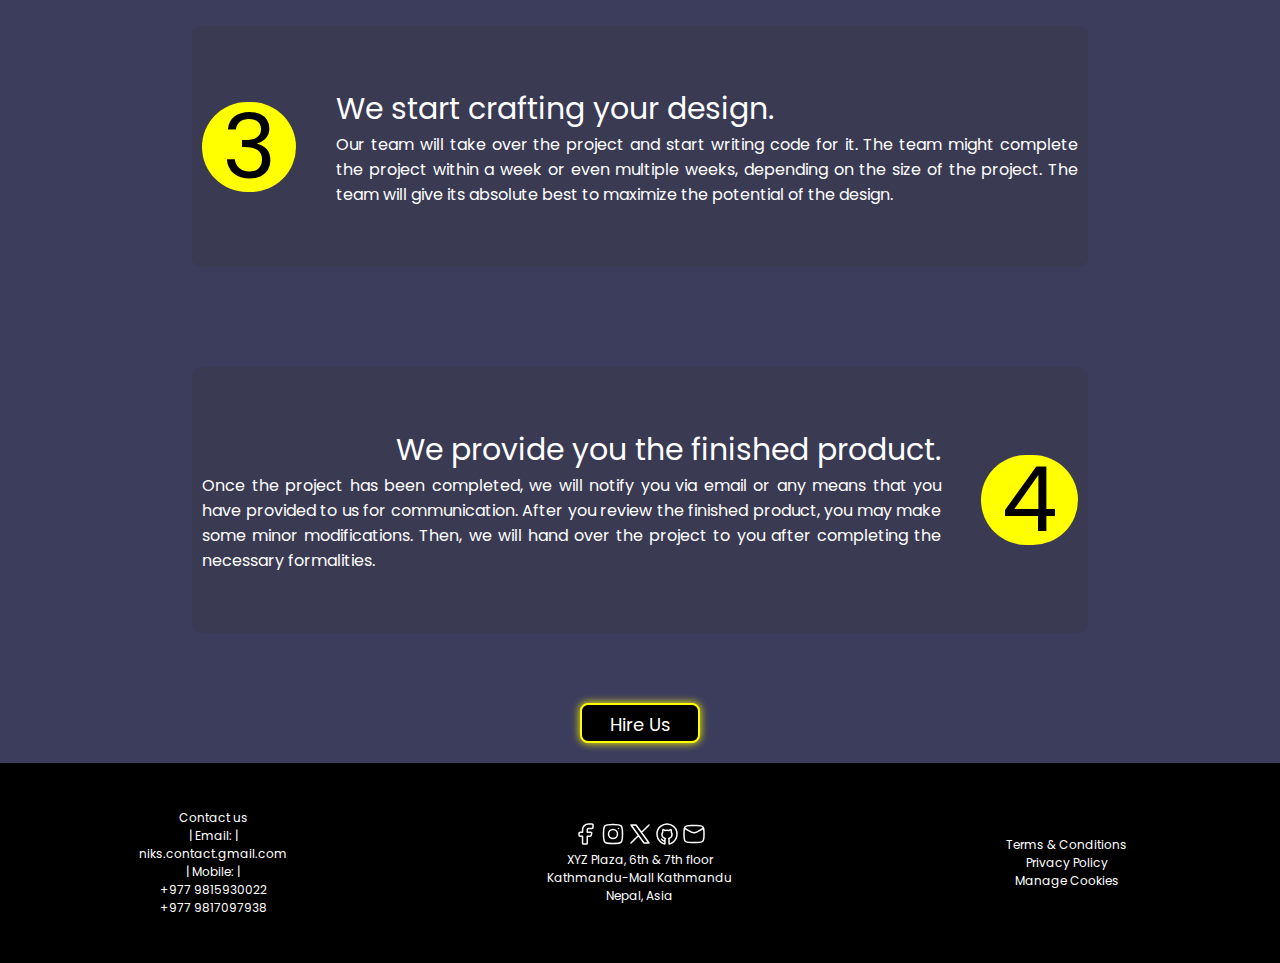
==== commit ea6fec54: "Add files via upload" ====
--- a/hire.html
+++ b/hire.html
@@ -88,6 +88,13 @@
     <div class="section-4">
         <div class="plan-image">
             <img src="Images/graphics/plan.jpg" alt="Plan">
+        </div>
+        <div class="embeed-form">
+            <a target="_blank" href="https://forms.gle/ReGnVCUpejCQVBGz6">
+                <button class="hire-button">
+                    Hire Us
+                </button>
+            </a>
         </div>
         <div class="in-a-nutshell">
             IN A NUTSHELL
@@ -320,7 +327,19 @@
             </div>
         </div>
     </div>
-
+        <!--Start of Tawk.to Script-->
+<script type="text/javascript">
+    var Tawk_API=Tawk_API||{}, Tawk_LoadStart=new Date();
+    (function(){
+    var s1=document.createElement("script"),s0=document.getElementsByTagName("script")[0];
+    s1.async=true;
+    s1.src='https://embed.tawk.to/65c215050ff6374032c9e065/1hlv248h3';
+    s1.charset='UTF-8';
+    s1.setAttribute('crossorigin','*');
+    s0.parentNode.insertBefore(s1,s0);
+    })();
+    </script>
+    <!--End of Tawk.to Script-->
 </body>
 
 </html>
--- a/hire.css
+++ b/hire.css
@@ -100,7 +100,7 @@
     -ms-user-select: none;
 }
 
-.hire-button{
+.hire-button {
     padding: 6px;
     width: 120px;
     height: 40px;
@@ -121,6 +121,15 @@
     margin: auto;
 }
 
+.plan-image img {
+    width: 700px;    
+    pointer-events: none;
+    user-select: none;
+    -moz-user-select: none;
+    -webkit-user-select: none;
+    -ms-user-select: none;
+}
+
 .footer {
     margin-top: 10px;
     height: 200px;
@@ -158,7 +167,7 @@
 
 .section-4 {
     display: flex;
-    margin-top: 50px;
+    margin-top: 40px;
     flex-direction: column;
     justify-content: center;
     align-items: center;
@@ -261,4 +270,8 @@
     .stepwise-guide {
         width: 90vw;
     }
+
+    .plan-image img {
+        width: 370px;
+    }
 }--- a/style.css
+++ b/style.css
@@ -319,7 +319,7 @@
     left: 50%;
     transform: translate(-50%, -50%);
     background-color: var(--primary-color);
-    opacity: 0.9;
+    opacity: 1;
     padding: 20px;
     z-index: 999;
     border-radius: 20px;
@@ -442,6 +442,10 @@
     color: var(--primary-text-color);
 }
 
+.ads img{
+    width: 800px;
+}
+
 @media screen and (max-width: 952px) {
     body {
         width: 100vw;
@@ -619,4 +623,8 @@
     font-family: 'Noto Sans', sans-serif;
 }
 
-}
+.ads img{
+    width: 350px;
+}
+
+}
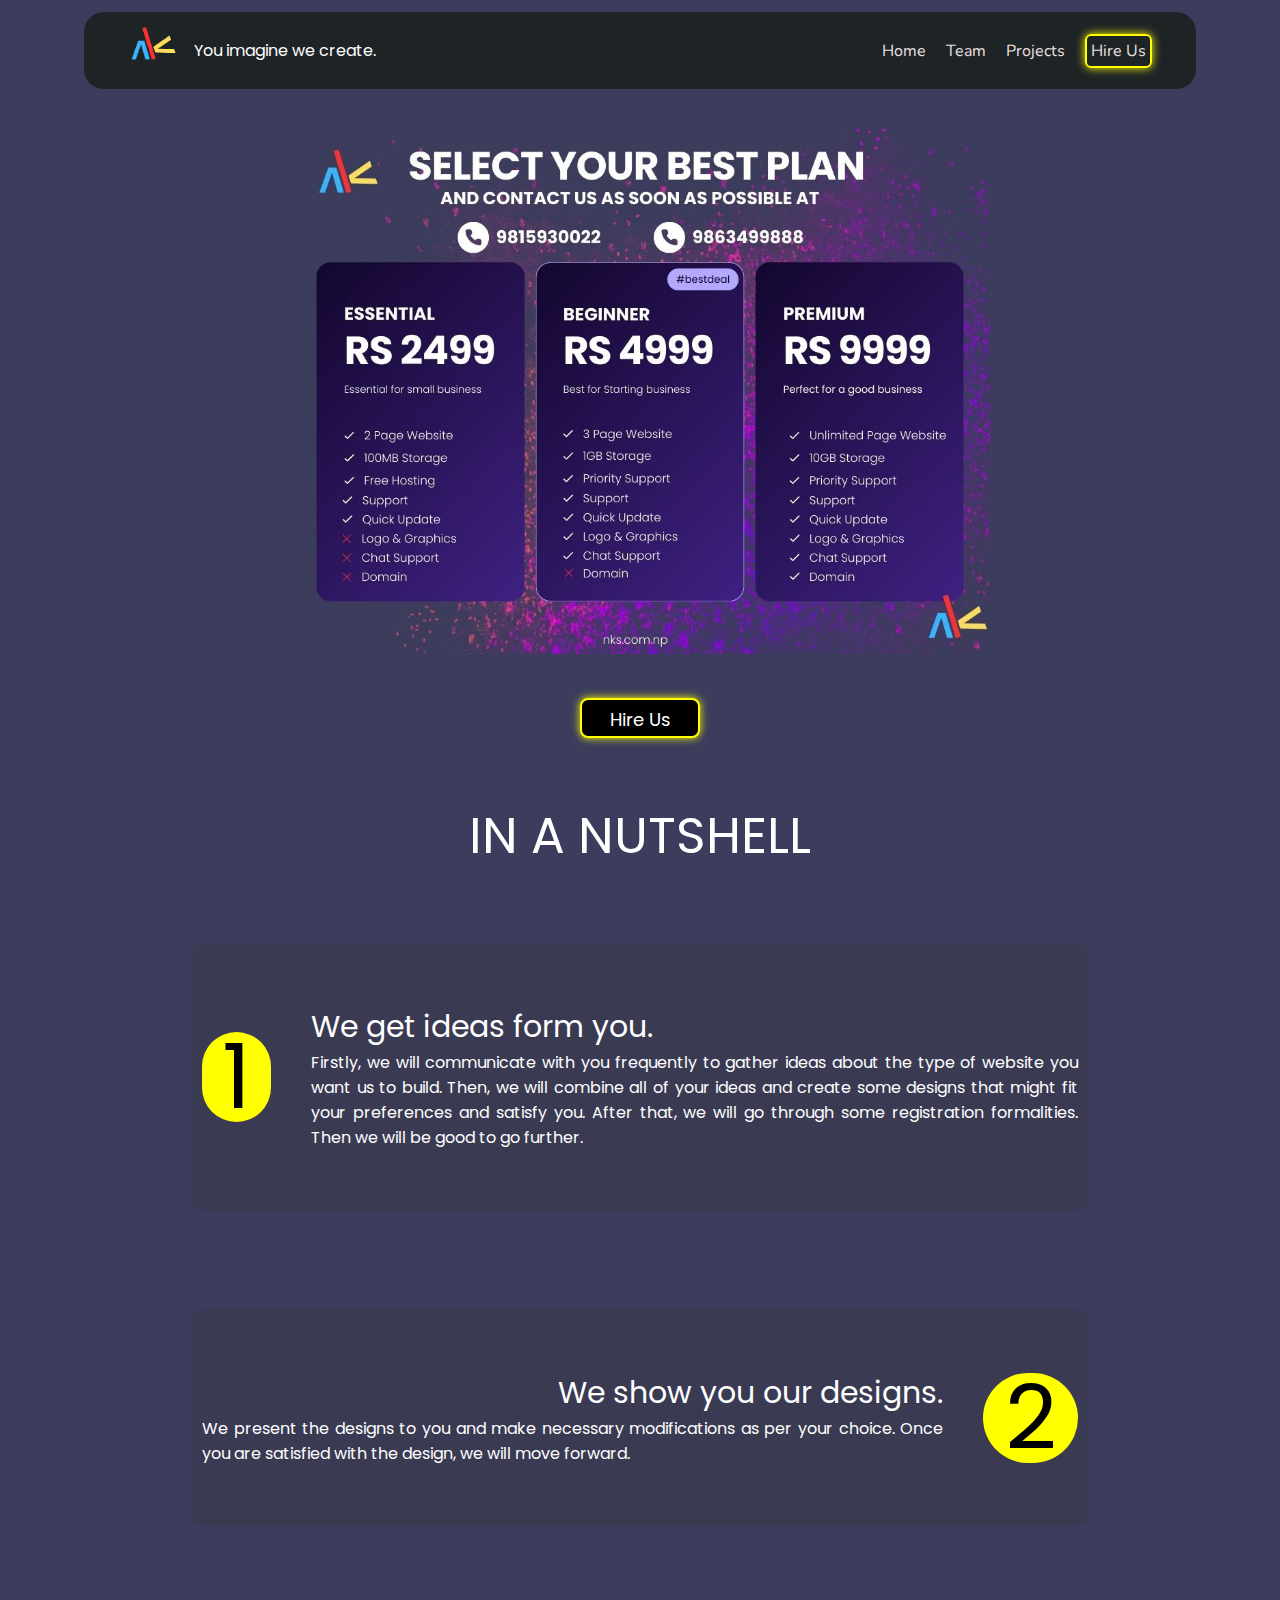
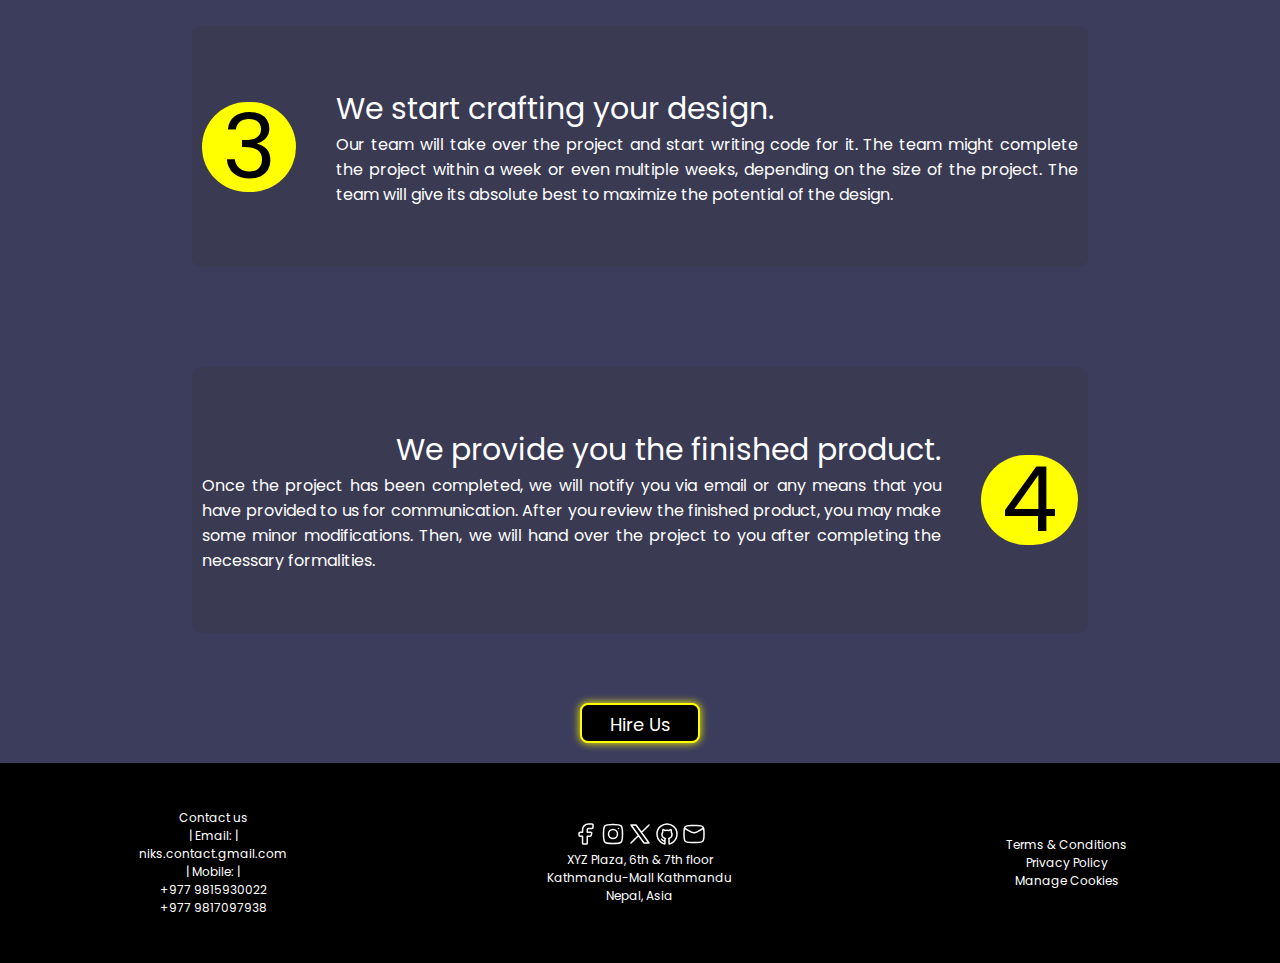
==== commit 736fa3cd: "Add files via upload" ====
--- a/hire.html
+++ b/hire.html
@@ -177,9 +177,9 @@
         <div class="popup-content">
             <span class="close-btn" onclick="closePopup()">&times;</span>
             <div class="privacy_policy_popup">
-                <h1>Privacy Policy for NK'S - Website Building Company</h1>
+                <h1>Privacy Policy for NIK's - Website Building Company</h1>
                 <h2>Effective Date: February 1, 2024</h2>
-                <h3>NK'S, a website building company owned by Krishav Koirala and Nishanta Poudel (referred to as "we,"
+                <h3>NIK's, a website building company owned by Krishav Koirala and Nishanta Poudel (referred to as "we,"
                     "our," or "us"), is committed to protecting the privacy of our users and clients. This Privacy
                     Policy
                     outlines how we collect, use, disclose, and safeguard your personal information when you visit our
@@ -240,7 +240,7 @@
 
                     By using our website or services, you agree to the terms outlined in this Privacy Policy.
 
-                    Thank you for choosing NK'S for your website building needs.</h3>
+                    Thank you for choosing NIK's for your website building needs.</h3>
             </div>
         </div>
     </div>
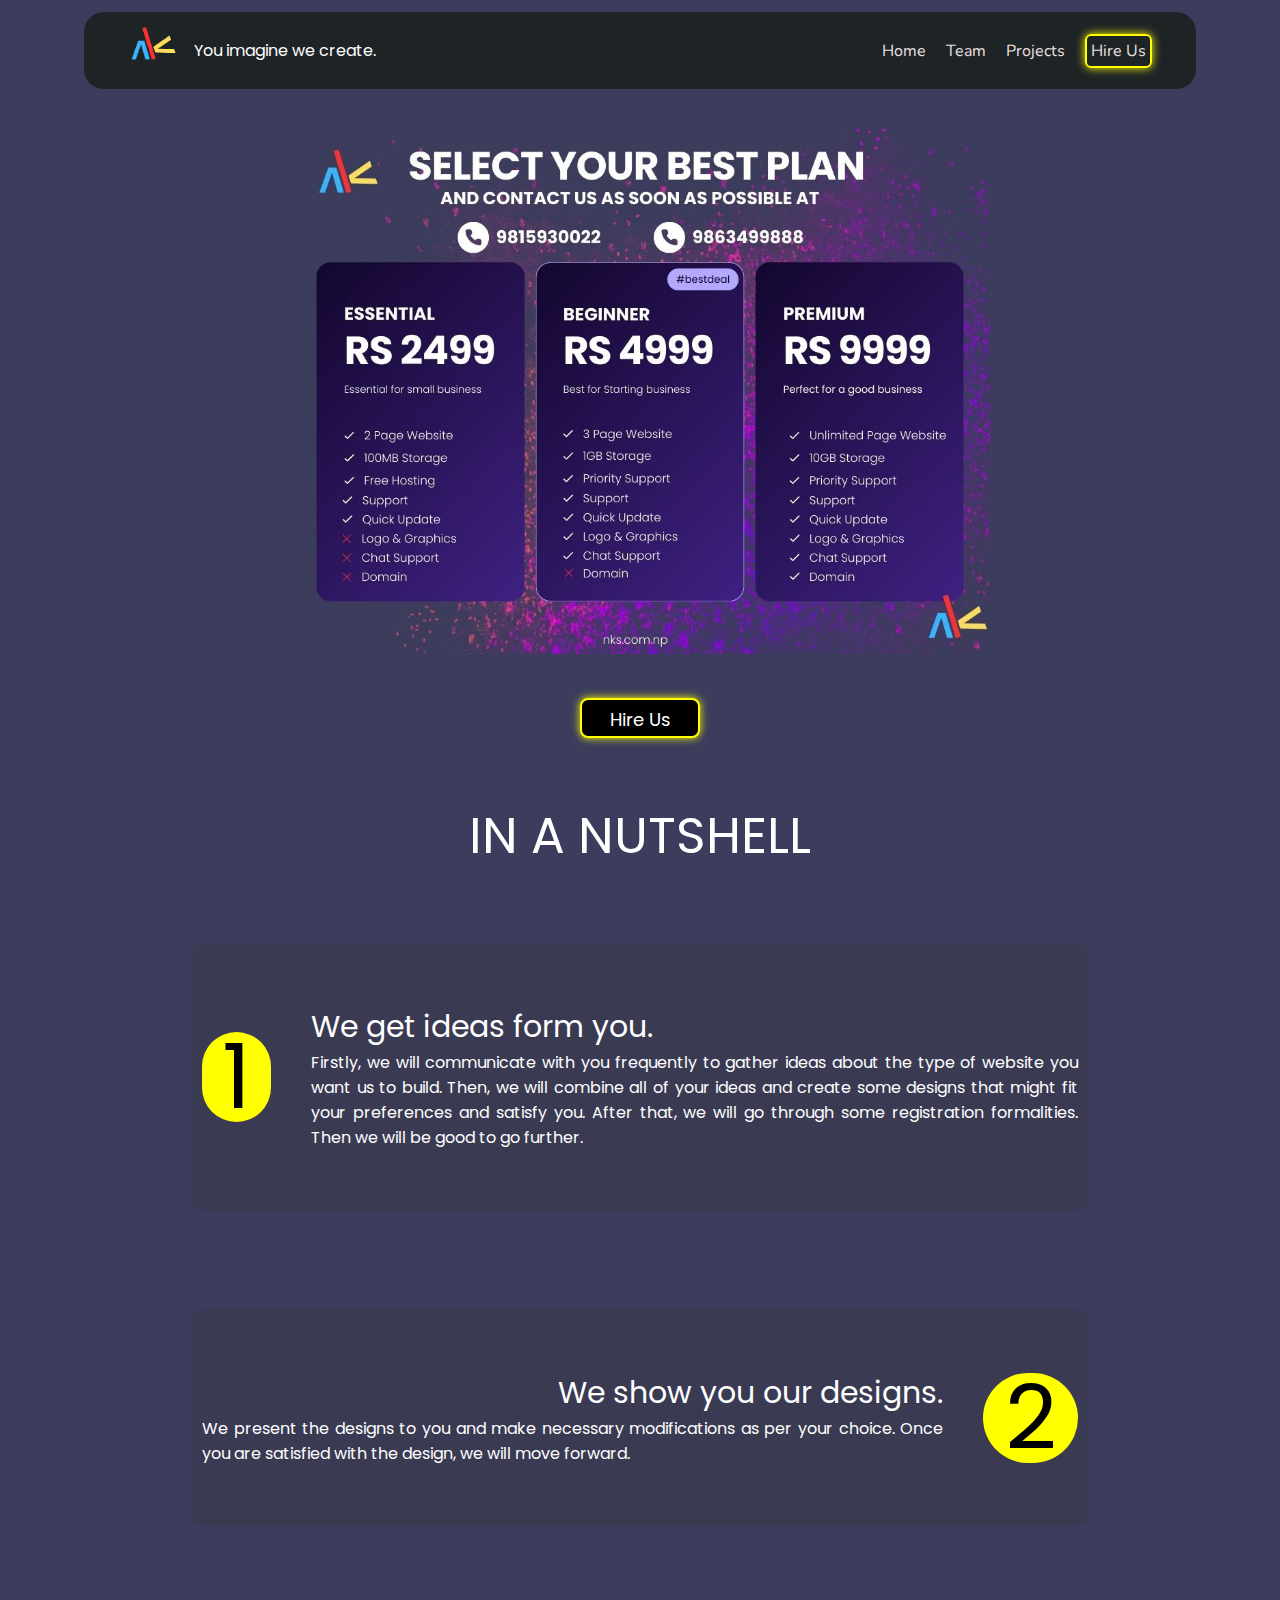
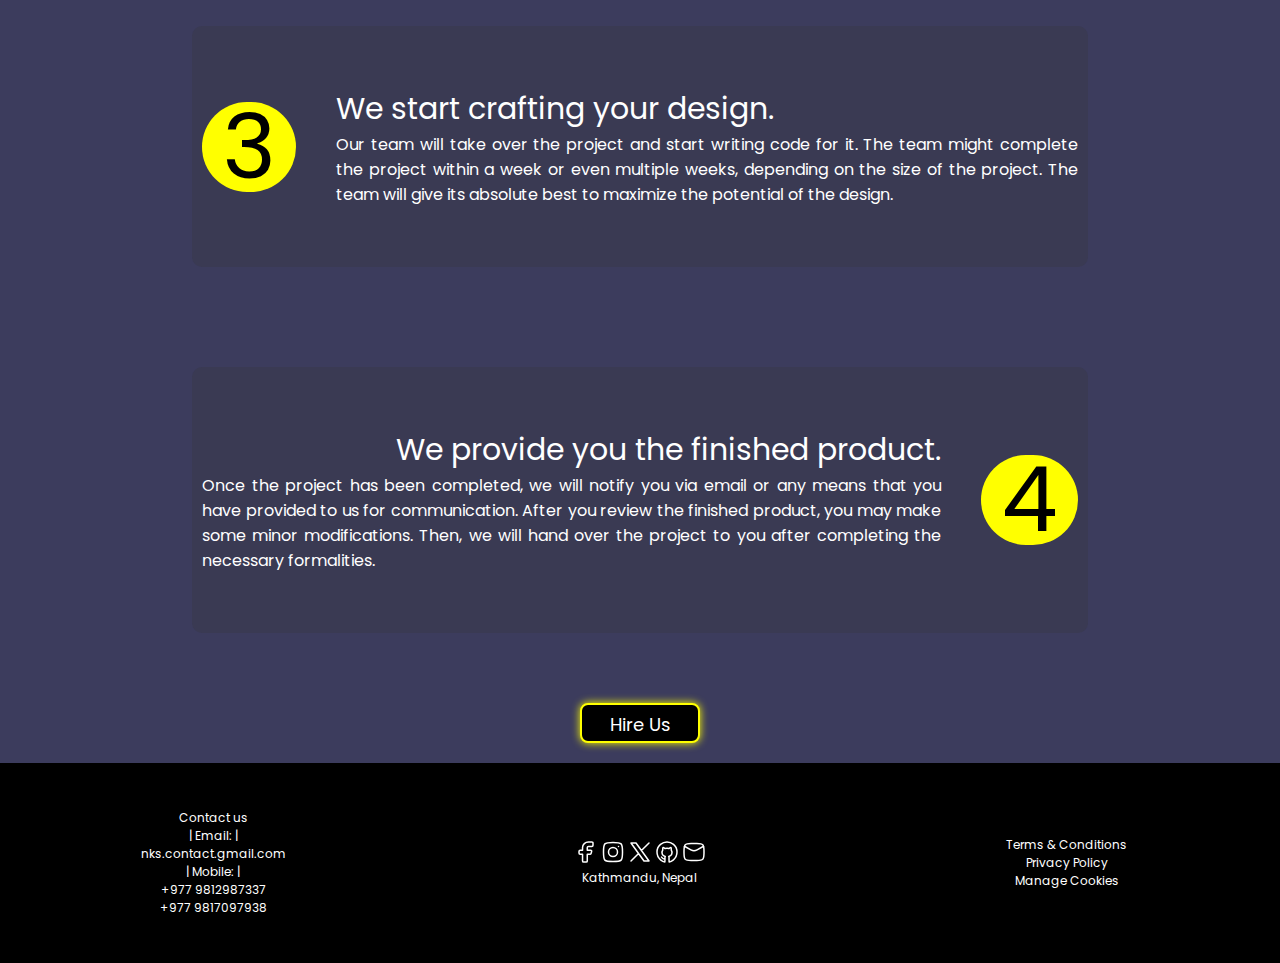
==== commit e40b0141: "Update hire.html" ====
--- a/hire.html
+++ b/hire.html
@@ -253,13 +253,13 @@
                 | Email: |
             </div>
             <div class="portion-1-element-3 glow">
-                niks.contact.gmail.com
+                nks.contact.gmail.com
             </div>
             <div class="portion-1-element-4 glow">
                 | Mobile: |
             </div>
             <div class="portion-1-element-5 glow">
-                +977 9815930022
+                +977 9812987337
             </div>
             <div class="portion-1-element-6 glow">
                 +977 9817097938
@@ -306,13 +306,7 @@
                     </svg></a>
             </div>
             <div class="portion-2-element-1 glow">
-                XYZ Plaza, 6th & 7th floor
-            </div>
-            <div class="portion-2-element-2 glow">
-                Kathmandu-Mall Kathmandu
-            </div>
-            <div class="portion-2-element-3 glow">
-                Nepal, Asia
+                Kathmandu, Nepal
             </div>
         </div>
         <div class="portion-3">
@@ -344,4 +338,4 @@
 
 </html>
 
-<script src="script.js"></script>+<script src="script.js"></script>
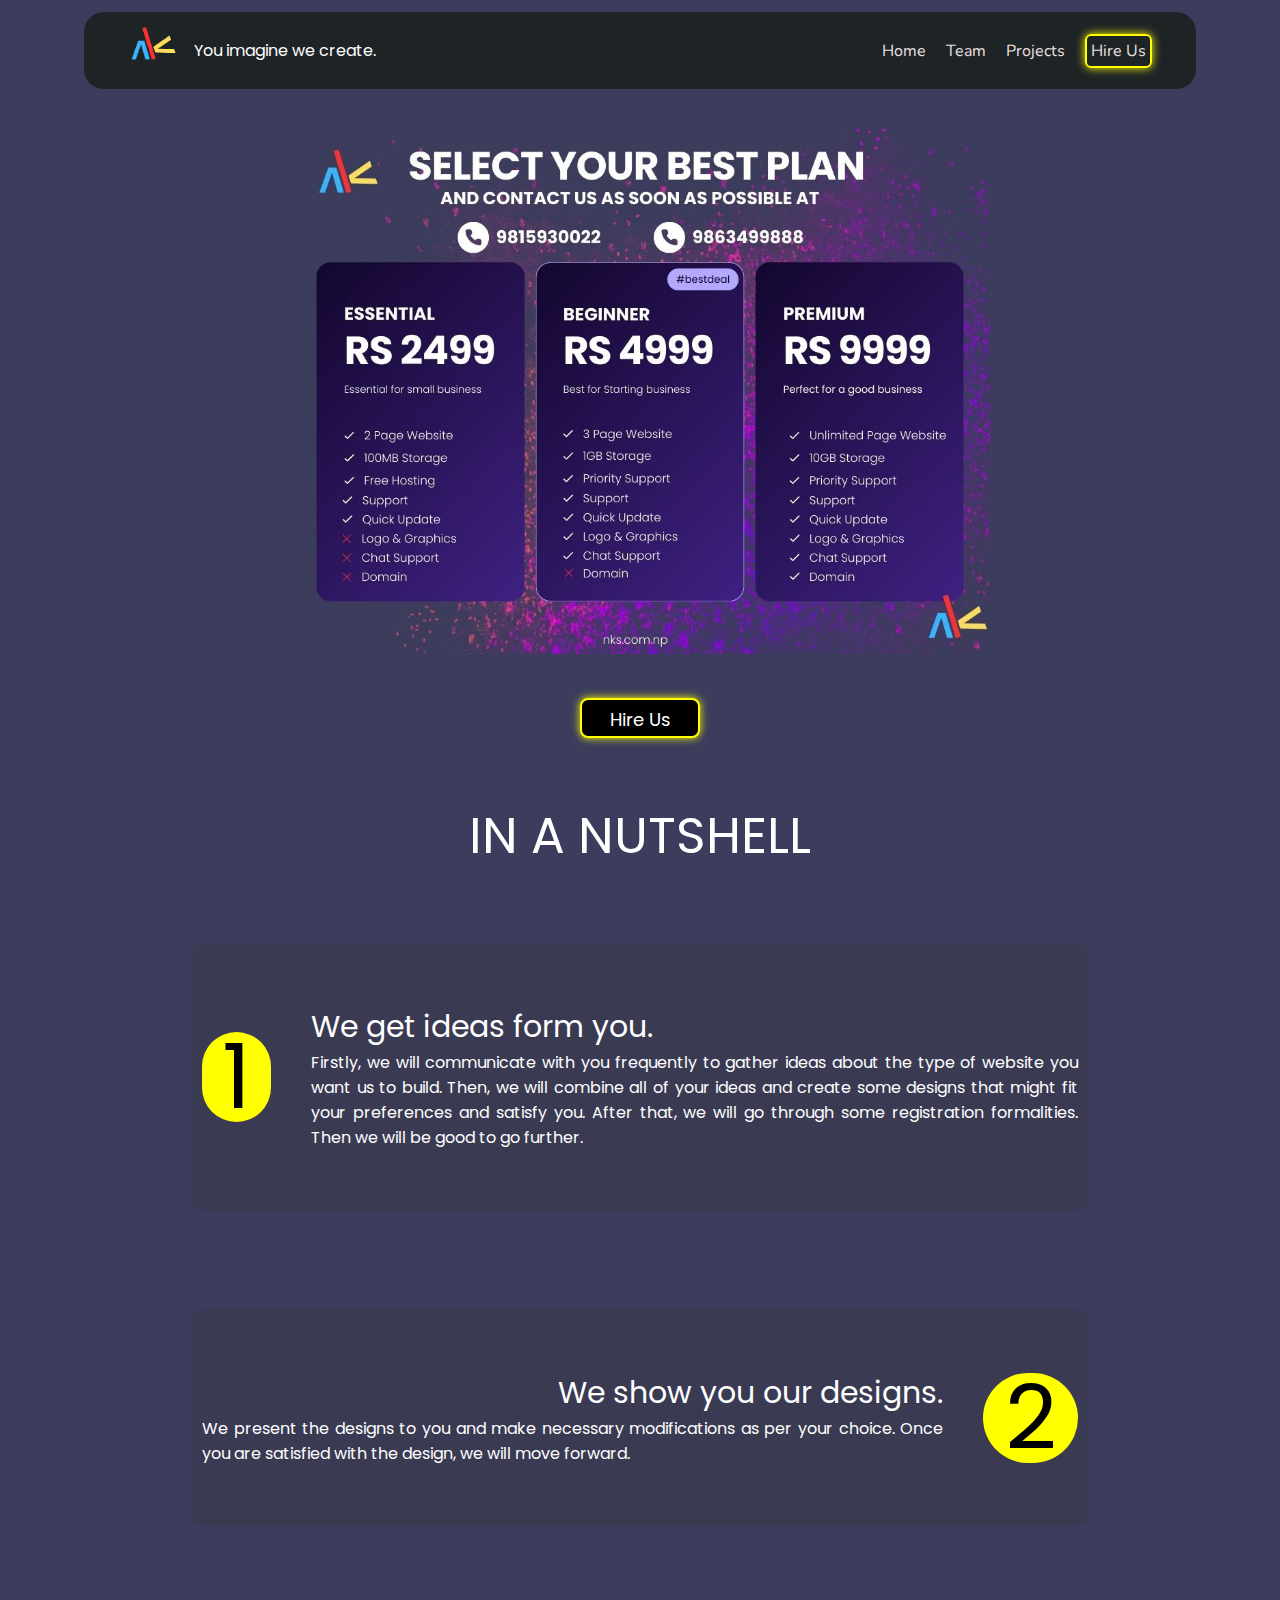
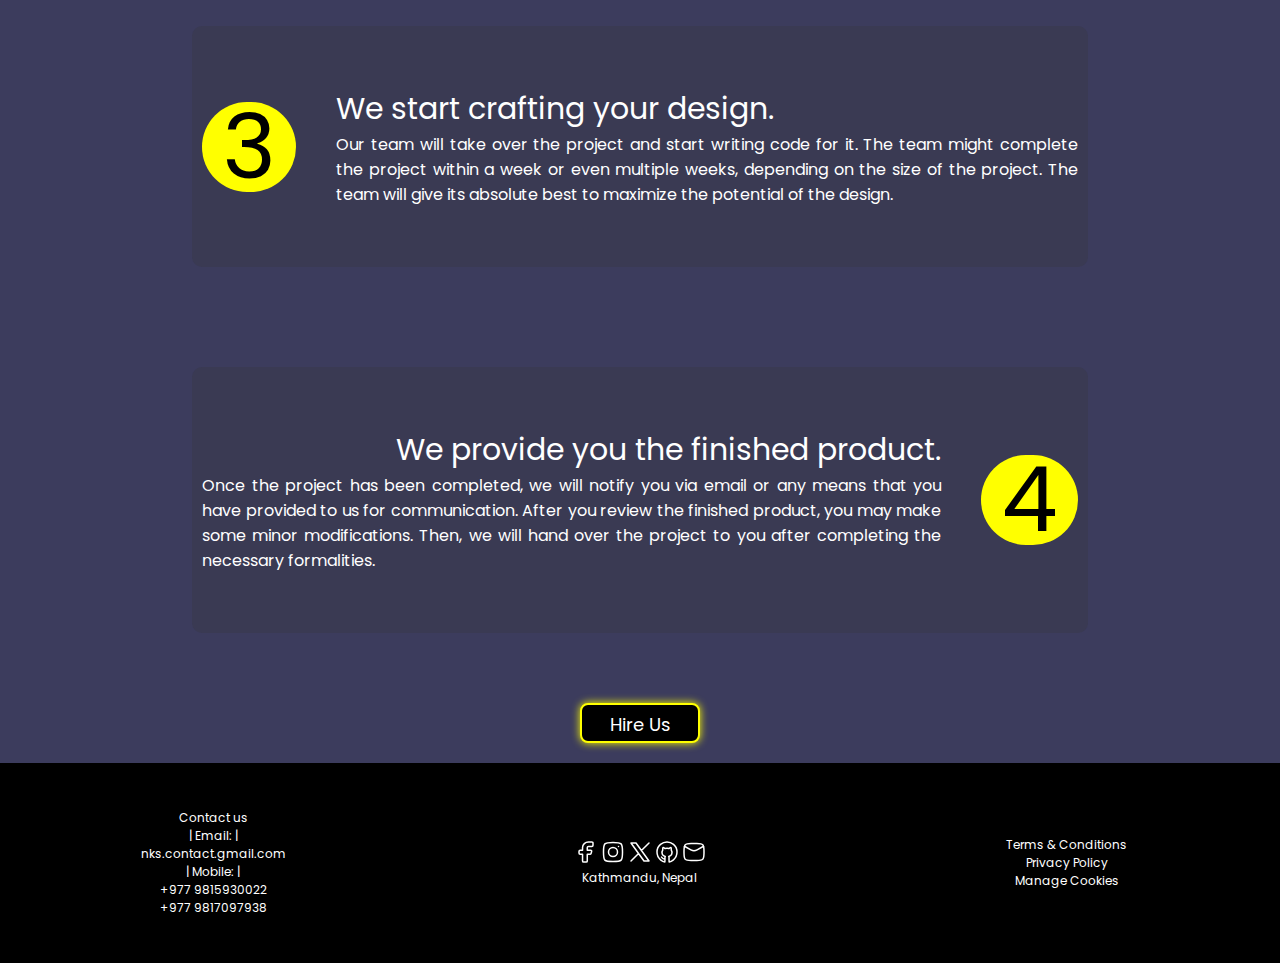
==== commit 01bf5e36: "Update hire.html" ====
--- a/hire.html
+++ b/hire.html
@@ -259,7 +259,7 @@
                 | Mobile: |
             </div>
             <div class="portion-1-element-5 glow">
-                +977 9812987337
+                +977 9815930022
             </div>
             <div class="portion-1-element-6 glow">
                 +977 9817097938
